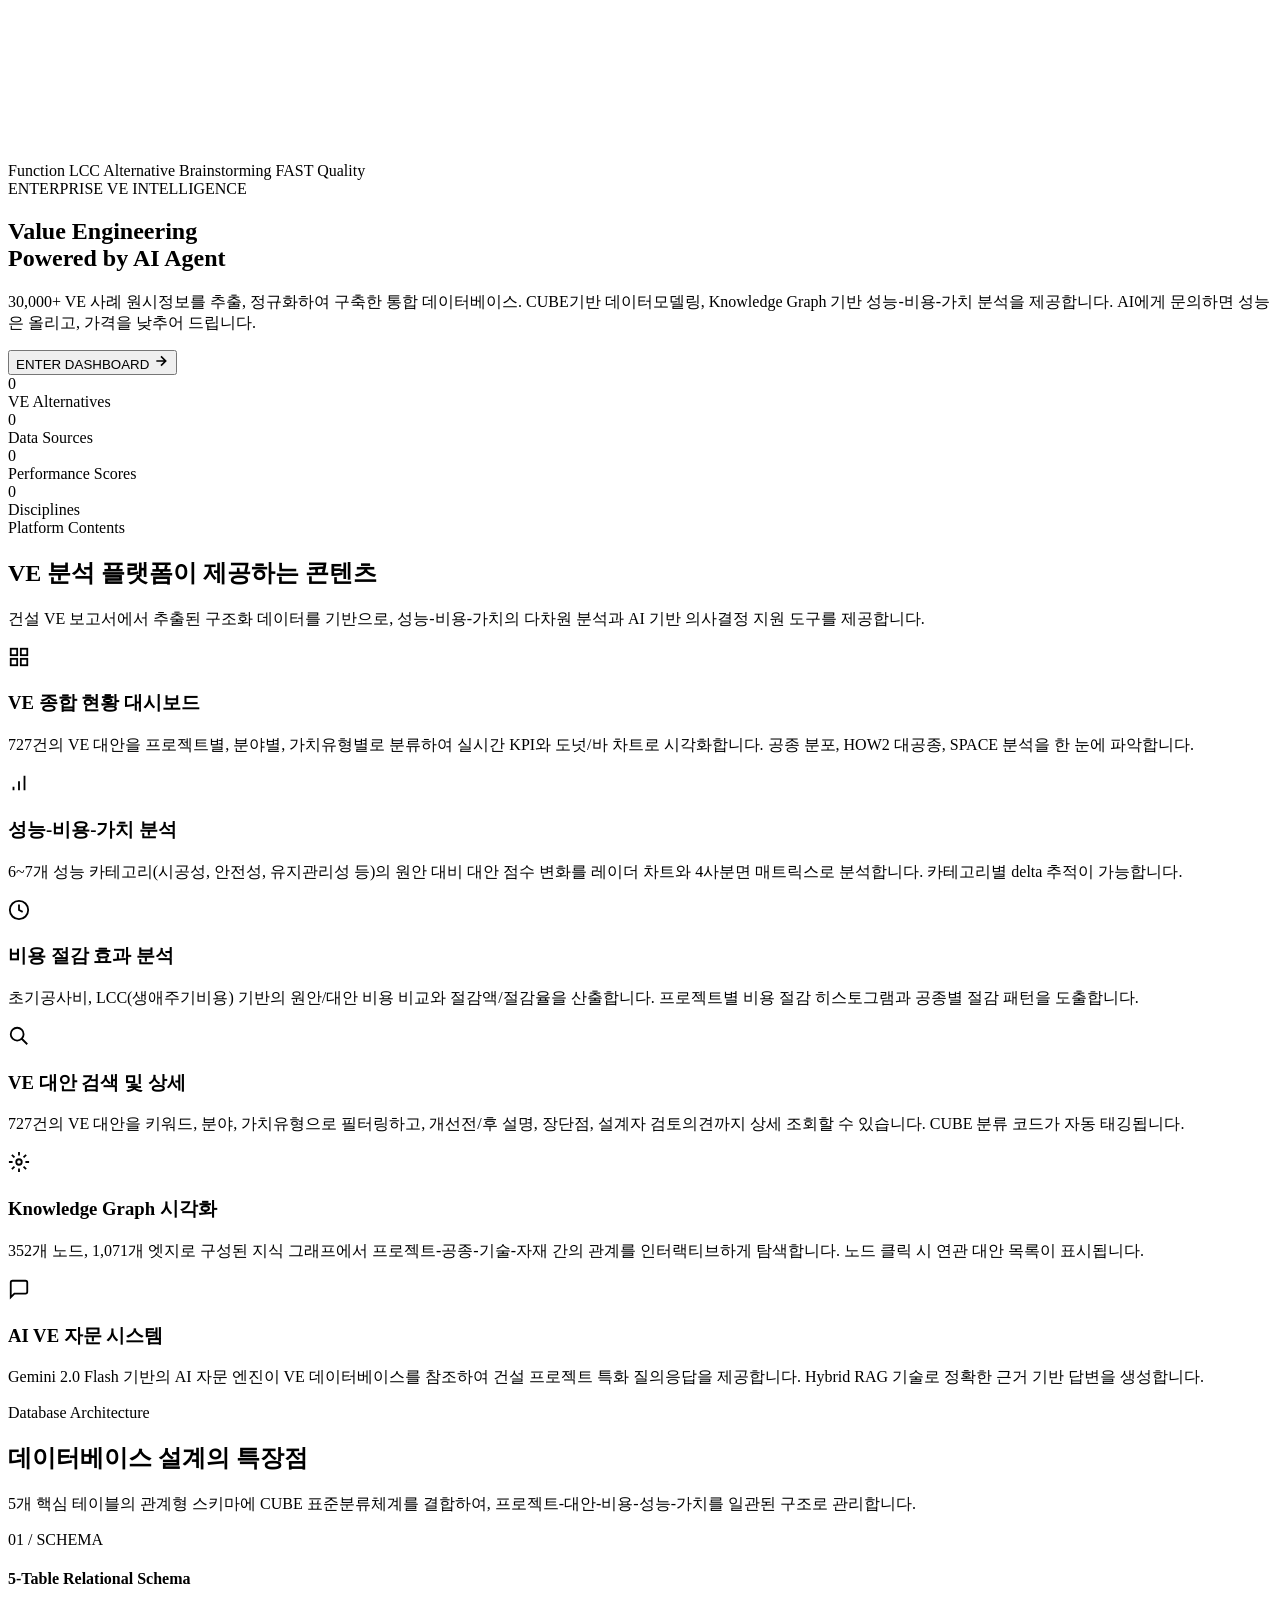
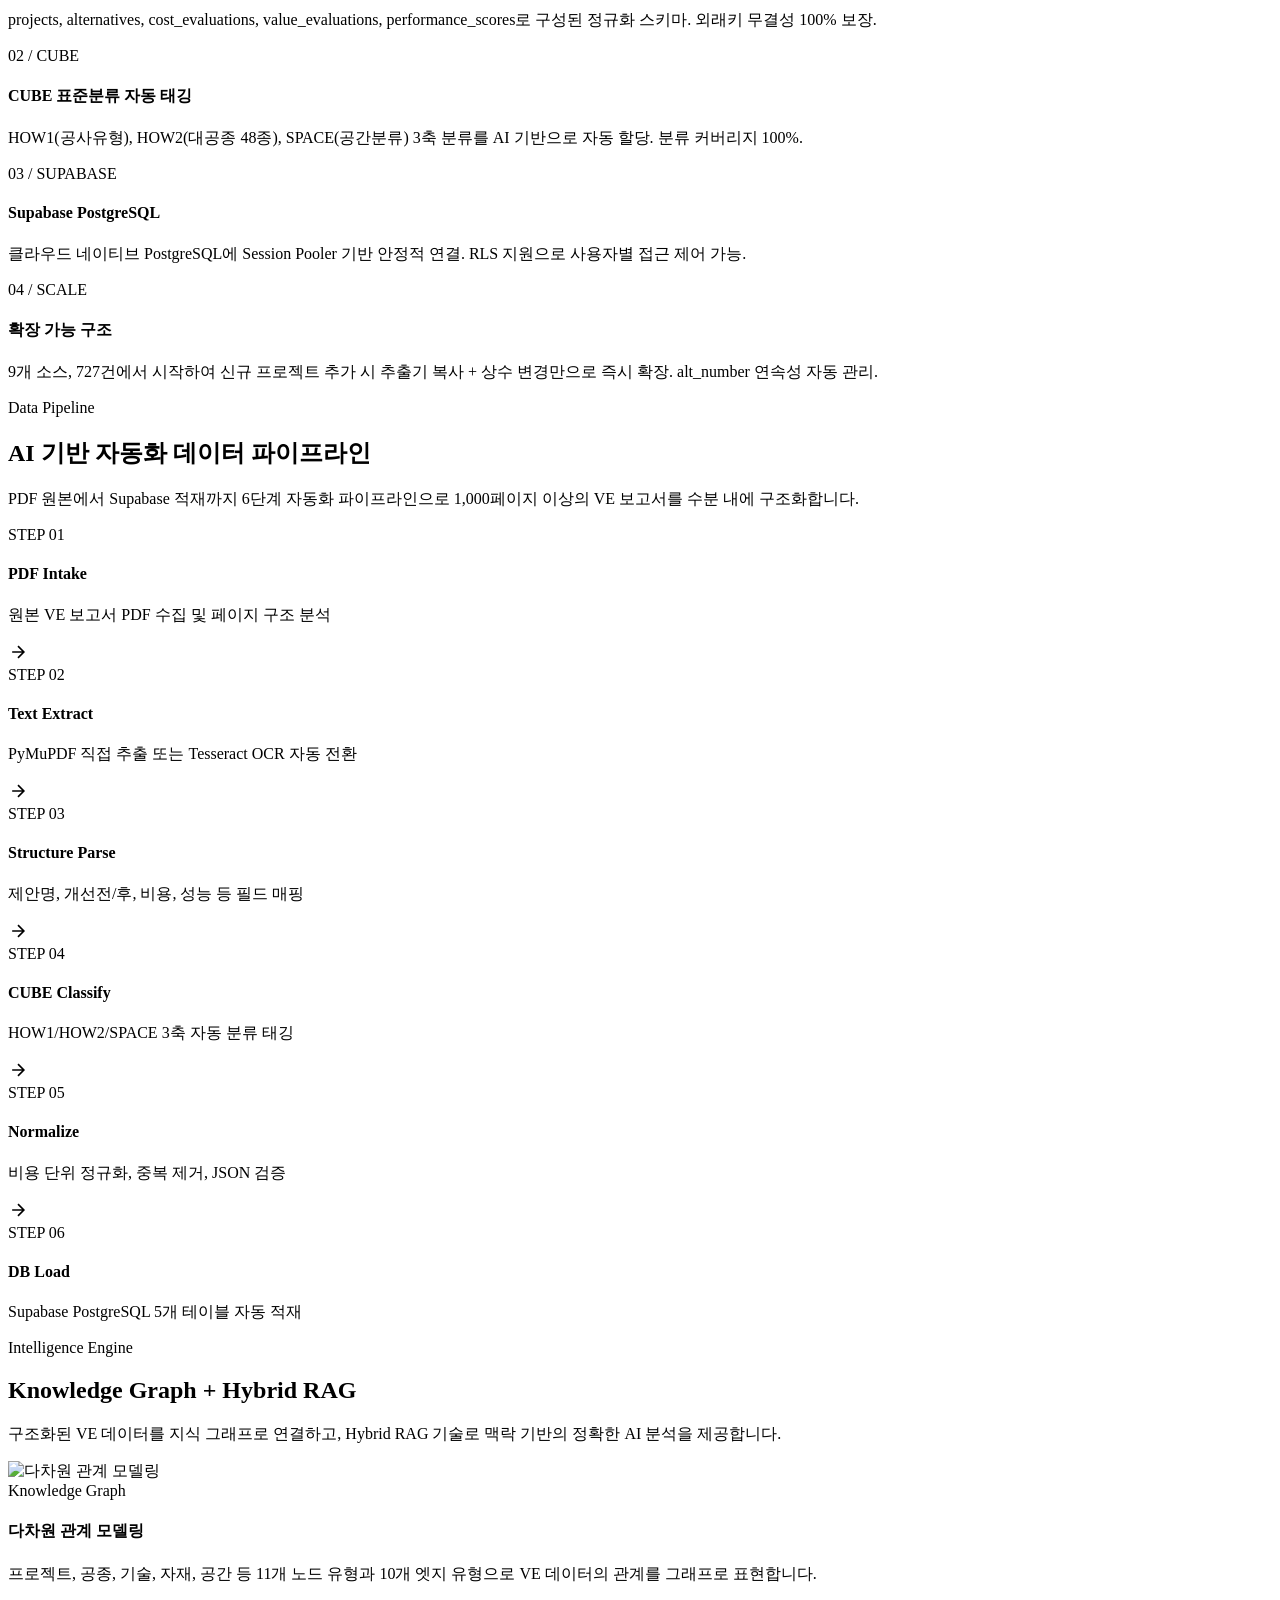
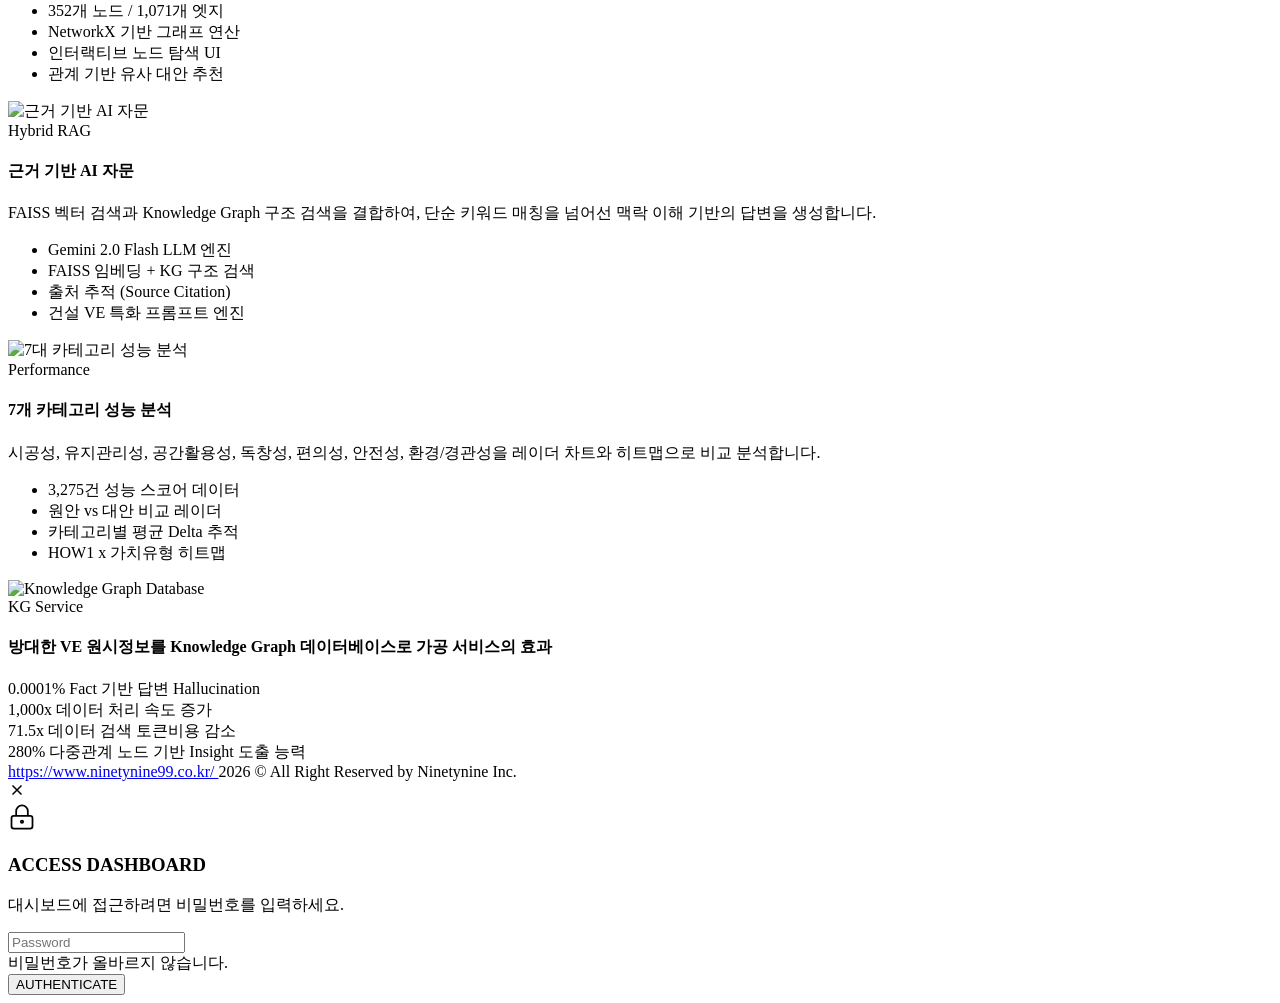
==== src/templates/landing.html @ 5f7abb26 "feat: VE Database SaaS Landing + Dashboard v1.0 - WebGL shader hero, KG+RAG image sections, pipeline" ====
<!DOCTYPE html>
<html lang="ko">
<head>
  <meta charset="UTF-8">
  <meta name="viewport" content="width=device-width, initial-scale=1.0">
  <title>Value Engineering Powered by AI Agent</title>
  <meta name="description" content="AI Agent 기반 건설 VE 데이터베이스 — 727건의 VE 대안, CUBE 표준분류, Knowledge Graph, Hybrid RAG 기술">
  <link rel="stylesheet" href="https://cdn.jsdelivr.net/gh/orioncactus/pretendard@v1.3.9/dist/web/static/pretendard.css">
  <link href="https://fonts.googleapis.com/css2?family=Outfit:wght@400;600;700&display=swap" rel="stylesheet">
  <link rel="stylesheet" href="/static/css/landing.css">
  <script src="https://cdnjs.cloudflare.com/ajax/libs/three.js/r128/three.min.js"></script>
</head>
<body>

<!-- ═══════════════════════════════════════
     SECTION 1: HERO
     ═══════════════════════════════════════ -->
<section class="hero">
  <!-- Three.js Particle Canvas -->
  <canvas id="heroParticles"></canvas>

  <!-- Aurora Background -->
  <div class="aurora-layer">
    <div class="aurora-blob a1"></div>
    <div class="aurora-blob a2"></div>
    <div class="aurora-blob a3"></div>
  </div>

  <!-- Floating VE Keywords -->
  <div class="floating-words" aria-hidden="true">
    <span class="fw" style="--delay:0s;--x:12%;--y:18%">Function</span>
    <span class="fw" style="--delay:3.3s;--x:75%;--y:22%">LCC</span>
    <span class="fw" style="--delay:6.6s;--x:25%;--y:72%">Alternative</span>
    <span class="fw" style="--delay:10s;--x:82%;--y:68%">Brainstorming</span>
    <span class="fw" style="--delay:13.3s;--x:50%;--y:85%">FAST</span>
    <span class="fw" style="--delay:16.6s;--x:65%;--y:15%">Quality</span>
  </div>

  <div class="grid-lines">
    <div class="v-line" style="left:20%"></div>
    <div class="v-line" style="left:40%"></div>
    <div class="v-line" style="left:60%"></div>
    <div class="v-line" style="left:80%"></div>
  </div>

  <div class="hero-badge">
    <span class="pulse-dot"></span>
    ENTERPRISE VE INTELLIGENCE
  </div>

  <h1 class="gradient-title">
    Value Engineering<br>
    <span class="accent-word">Powered by AI Agent</span>
  </h1>

  <p class="hero-sub">
    30,000+ VE 사례 원시정보를 추출, 정규화하여 구축한 통합 데이터베이스.
    CUBE기반 데이터모델링, Knowledge Graph 기반 성능-비용-가치 분석을 제공합니다.
    AI에게 문의하면 성능은 올리고, 가격을 낮추어 드립니다.
  </p>

  <button class="hero-cta" id="btn-enter" type="button">
    ENTER DASHBOARD
    <svg width="16" height="16" viewBox="0 0 24 24" fill="none" stroke="currentColor" stroke-width="2.5">
      <path d="M5 12h14M12 5l7 7-7 7"/>
    </svg>
  </button>

  <div class="hero-stats">
    <div class="hero-stat">
      <div class="num"><span class="count-up" data-target="15000" data-suffix="+">0</span></div>
      <div class="label font-outfit">VE Alternatives</div>
    </div>
    <div class="hero-stat">
      <div class="num"><span class="count-up" data-target="2350">0</span></div>
      <div class="label font-outfit">Data Sources</div>
    </div>
    <div class="hero-stat">
      <div class="num"><span class="count-up" data-target="30275" data-suffix="+">0</span></div>
      <div class="label font-outfit">Performance Scores</div>
    </div>
    <div class="hero-stat">
      <div class="num"><span class="count-up" data-target="10">0</span></div>
      <div class="label font-outfit">Disciplines</div>
    </div>
  </div>
</section>


<!-- ═══════════════════════════════════════
     SECTION 2: PLATFORM CONTENTS
     ═══════════════════════════════════════ -->
<div class="section">
  <div class="reveal">
    <div class="section-label font-outfit">Platform Contents</div>
    <h2 class="section-title">VE 분석 플랫폼이 제공하는 콘텐츠</h2>
    <p class="section-desc">
      건설 VE 보고서에서 추출된 구조화 데이터를 기반으로, 성능-비용-가치의 다차원 분석과
      AI 기반 의사결정 지원 도구를 제공합니다.
    </p>
  </div>

  <div class="features-grid">
    <div class="feature-card reveal">
      <div class="feature-icon">
        <svg width="22" height="22" viewBox="0 0 24 24" fill="none" stroke="currentColor" stroke-width="2"><rect x="3" y="3" width="7" height="7"/><rect x="14" y="3" width="7" height="7"/><rect x="3" y="14" width="7" height="7"/><rect x="14" y="14" width="7" height="7"/></svg>
      </div>
      <h3>VE 종합 현황 대시보드</h3>
      <p>727건의 VE 대안을 프로젝트별, 분야별, 가치유형별로 분류하여 실시간 KPI와 도넛/바 차트로 시각화합니다. 공종 분포, HOW2 대공종, SPACE 분석을 한 눈에 파악합니다.</p>
    </div>

    <div class="feature-card reveal">
      <div class="feature-icon">
        <svg width="22" height="22" viewBox="0 0 24 24" fill="none" stroke="currentColor" stroke-width="2"><path d="M12 20V10M18 20V4M6 20v-4"/></svg>
      </div>
      <h3>성능-비용-가치 분석</h3>
      <p>6~7개 성능 카테고리(시공성, 안전성, 유지관리성 등)의 원안 대비 대안 점수 변화를 레이더 차트와 4사분면 매트릭스로 분석합니다. 카테고리별 delta 추적이 가능합니다.</p>
    </div>

    <div class="feature-card reveal">
      <div class="feature-icon">
        <svg width="22" height="22" viewBox="0 0 24 24" fill="none" stroke="currentColor" stroke-width="2"><circle cx="12" cy="12" r="10"/><path d="M12 6v6l4 2"/></svg>
      </div>
      <h3>비용 절감 효과 분석</h3>
      <p>초기공사비, LCC(생애주기비용) 기반의 원안/대안 비용 비교와 절감액/절감율을 산출합니다. 프로젝트별 비용 절감 히스토그램과 공종별 절감 패턴을 도출합니다.</p>
    </div>

    <div class="feature-card reveal">
      <div class="feature-icon">
        <svg width="22" height="22" viewBox="0 0 24 24" fill="none" stroke="currentColor" stroke-width="2"><path d="M21 21l-6-6m2-5a7 7 0 11-14 0 7 7 0 0114 0z"/></svg>
      </div>
      <h3>VE 대안 검색 및 상세</h3>
      <p>727건의 VE 대안을 키워드, 분야, 가치유형으로 필터링하고, 개선전/후 설명, 장단점, 설계자 검토의견까지 상세 조회할 수 있습니다. CUBE 분류 코드가 자동 태깅됩니다.</p>
    </div>

    <div class="feature-card reveal">
      <div class="feature-icon">
        <svg width="22" height="22" viewBox="0 0 24 24" fill="none" stroke="currentColor" stroke-width="2"><circle cx="12" cy="12" r="3"/><path d="M12 1v4M12 19v4M4.22 4.22l2.83 2.83M16.95 16.95l2.83 2.83M1 12h4M19 12h4M4.22 19.78l2.83-2.83M16.95 7.05l2.83-2.83"/></svg>
      </div>
      <h3>Knowledge Graph 시각화</h3>
      <p>352개 노드, 1,071개 엣지로 구성된 지식 그래프에서 프로젝트-공종-기술-자재 간의 관계를 인터랙티브하게 탐색합니다. 노드 클릭 시 연관 대안 목록이 표시됩니다.</p>
    </div>

    <div class="feature-card reveal">
      <div class="feature-icon">
        <svg width="22" height="22" viewBox="0 0 24 24" fill="none" stroke="currentColor" stroke-width="2"><path d="M21 15a2 2 0 01-2 2H7l-4 4V5a2 2 0 012-2h14a2 2 0 012 2z"/></svg>
      </div>
      <h3>AI VE 자문 시스템</h3>
      <p>Gemini 2.0 Flash 기반의 AI 자문 엔진이 VE 데이터베이스를 참조하여 건설 프로젝트 특화 질의응답을 제공합니다. Hybrid RAG 기술로 정확한 근거 기반 답변을 생성합니다.</p>
    </div>
  </div>
</div>


<!-- ═══════════════════════════════════════
     SECTION 3: DATABASE ARCHITECTURE (Dark)
     ═══════════════════════════════════════ -->
<section class="navy-block">
  <div class="deco-circle"></div>
  <div class="deco-circle"></div>

  <div class="navy-inner reveal">
    <div class="section-label font-outfit">Database Architecture</div>
    <h2 class="section-title">데이터베이스 설계의 특장점</h2>
    <p class="section-desc">
      5개 핵심 테이블의 관계형 스키마에 CUBE 표준분류체계를 결합하여,
      프로젝트-대안-비용-성능-가치를 일관된 구조로 관리합니다.
    </p>

    <div class="navy-grid">
      <div class="navy-card">
        <div class="card-num font-outfit">01 / SCHEMA</div>
        <h4>5-Table Relational Schema</h4>
        <p>projects, alternatives, cost_evaluations, value_evaluations, performance_scores로 구성된 정규화 스키마. 외래키 무결성 100% 보장.</p>
      </div>
      <div class="navy-card">
        <div class="card-num font-outfit">02 / CUBE</div>
        <h4>CUBE 표준분류 자동 태깅</h4>
        <p>HOW1(공사유형), HOW2(대공종 48종), SPACE(공간분류) 3축 분류를 AI 기반으로 자동 할당. 분류 커버리지 100%.</p>
      </div>
      <div class="navy-card">
        <div class="card-num font-outfit">03 / SUPABASE</div>
        <h4>Supabase PostgreSQL</h4>
        <p>클라우드 네이티브 PostgreSQL에 Session Pooler 기반 안정적 연결. RLS 지원으로 사용자별 접근 제어 가능.</p>
      </div>
      <div class="navy-card">
        <div class="card-num font-outfit">04 / SCALE</div>
        <h4>확장 가능 구조</h4>
        <p>9개 소스, 727건에서 시작하여 신규 프로젝트 추가 시 추출기 복사 + 상수 변경만으로 즉시 확장. alt_number 연속성 자동 관리.</p>
      </div>
    </div>
  </div>
</section>


<!-- ═══════════════════════════════════════
     SECTION 4: DATA PIPELINE
     ═══════════════════════════════════════ -->
<div class="section">
  <div class="reveal">
    <div class="section-label font-outfit">Data Pipeline</div>
    <h2 class="section-title">AI 기반 자동화 데이터 파이프라인</h2>
    <p class="section-desc">
      PDF 원본에서 Supabase 적재까지 6단계 자동화 파이프라인으로
      1,000페이지 이상의 VE 보고서를 수분 내에 구조화합니다.
    </p>
  </div>

  <div class="pipeline-flow reveal">
    <div class="pipeline-step">
      <div class="step-num font-outfit">STEP 01</div>
      <h4>PDF Intake</h4>
      <p>원본 VE 보고서 PDF 수집 및 페이지 구조 분석</p>
    </div>
    <div class="pipeline-arrow">
      <svg width="20" height="20" viewBox="0 0 24 24" fill="none" stroke="currentColor" stroke-width="2"><path d="M5 12h14M12 5l7 7-7 7"/></svg>
    </div>

    <div class="pipeline-step">
      <div class="step-num font-outfit">STEP 02</div>
      <h4>Text Extract</h4>
      <p>PyMuPDF 직접 추출 또는 Tesseract OCR 자동 전환</p>
    </div>
    <div class="pipeline-arrow">
      <svg width="20" height="20" viewBox="0 0 24 24" fill="none" stroke="currentColor" stroke-width="2"><path d="M5 12h14M12 5l7 7-7 7"/></svg>
    </div>

    <div class="pipeline-step">
      <div class="step-num font-outfit">STEP 03</div>
      <h4>Structure Parse</h4>
      <p>제안명, 개선전/후, 비용, 성능 등 필드 매핑</p>
    </div>
    <div class="pipeline-arrow">
      <svg width="20" height="20" viewBox="0 0 24 24" fill="none" stroke="currentColor" stroke-width="2"><path d="M5 12h14M12 5l7 7-7 7"/></svg>
    </div>

    <div class="pipeline-step">
      <div class="step-num font-outfit">STEP 04</div>
      <h4>CUBE Classify</h4>
      <p>HOW1/HOW2/SPACE 3축 자동 분류 태깅</p>
    </div>
    <div class="pipeline-arrow">
      <svg width="20" height="20" viewBox="0 0 24 24" fill="none" stroke="currentColor" stroke-width="2"><path d="M5 12h14M12 5l7 7-7 7"/></svg>
    </div>

    <div class="pipeline-step">
      <div class="step-num font-outfit">STEP 05</div>
      <h4>Normalize</h4>
      <p>비용 단위 정규화, 중복 제거, JSON 검증</p>
    </div>
    <div class="pipeline-arrow">
      <svg width="20" height="20" viewBox="0 0 24 24" fill="none" stroke="currentColor" stroke-width="2"><path d="M5 12h14M12 5l7 7-7 7"/></svg>
    </div>

    <div class="pipeline-step">
      <div class="step-num font-outfit">STEP 06</div>
      <h4>DB Load</h4>
      <p>Supabase PostgreSQL 5개 테이블 자동 적재</p>
    </div>
  </div>
</div>


<!-- ═══════════════════════════════════════
     SECTION 5: KNOWLEDGE GRAPH + RAG (Image Rows)
     ═══════════════════════════════════════ -->
<div class="section">
  <div class="reveal">
    <div class="section-label font-outfit">Intelligence Engine</div>
    <h2 class="section-title">Knowledge Graph + Hybrid RAG</h2>
    <p class="section-desc">
      구조화된 VE 데이터를 지식 그래프로 연결하고, Hybrid RAG 기술로
      맥락 기반의 정확한 AI 분석을 제공합니다.
    </p>
  </div>

  <!-- Row 1: Image LEFT — 다차원 관계 모델링 -->
  <div class="img-row reveal">
    <div class="img-row-media">
      <img src="/static/images/다차원 관계 모델링.jpeg" alt="다차원 관계 모델링" loading="lazy">
    </div>
    <div class="img-row-text">
      <span class="tag font-outfit">Knowledge Graph</span>
      <h4>다차원 관계 모델링</h4>
      <p>프로젝트, 공종, 기술, 자재, 공간 등 11개 노드 유형과 10개 엣지 유형으로 VE 데이터의 관계를 그래프로 표현합니다.</p>
      <ul>
        <li>352개 노드 / 1,071개 엣지</li>
        <li>NetworkX 기반 그래프 연산</li>
        <li>인터랙티브 노드 탐색 UI</li>
        <li>관계 기반 유사 대안 추천</li>
      </ul>
    </div>
  </div>

  <!-- Row 2: Image RIGHT — 근거 기반 AI 자문 -->
  <div class="img-row img-row-reverse reveal">
    <div class="img-row-media">
      <img src="/static/images/근거 기반 AI 자문.jpeg" alt="근거 기반 AI 자문" loading="lazy">
    </div>
    <div class="img-row-text">
      <span class="tag font-outfit">Hybrid RAG</span>
      <h4>근거 기반 AI 자문</h4>
      <p>FAISS 벡터 검색과 Knowledge Graph 구조 검색을 결합하여, 단순 키워드 매칭을 넘어선 맥락 이해 기반의 답변을 생성합니다.</p>
      <ul>
        <li>Gemini 2.0 Flash LLM 엔진</li>
        <li>FAISS 임베딩 + KG 구조 검색</li>
        <li>출처 추적 (Source Citation)</li>
        <li>건설 VE 특화 프롬프트 엔진</li>
      </ul>
    </div>
  </div>

  <!-- Row 3: Image LEFT — 7개 카테고리 성능 분석 -->
  <div class="img-row reveal">
    <div class="img-row-media">
      <img src="/static/images/7대 카테고리 성능 분석.jpeg" alt="7대 카테고리 성능 분석" loading="lazy">
    </div>
    <div class="img-row-text">
      <span class="tag font-outfit">Performance</span>
      <h4>7개 카테고리 성능 분석</h4>
      <p>시공성, 유지관리성, 공간활용성, 독창성, 편의성, 안전성, 환경/경관성을 레이더 차트와 히트맵으로 비교 분석합니다.</p>
      <ul>
        <li>3,275건 성능 스코어 데이터</li>
        <li>원안 vs 대안 비교 레이더</li>
        <li>카테고리별 평균 Delta 추적</li>
        <li>HOW1 x 가치유형 히트맵</li>
      </ul>
    </div>
  </div>

  <!-- Row 4: Image RIGHT — KG 서비스 효과 -->
  <div class="img-row img-row-reverse reveal">
    <div class="img-row-media">
      <img src="/static/images/Knowledge_graph.jpeg" alt="Knowledge Graph Database" loading="lazy">
    </div>
    <div class="img-row-text">
      <span class="tag font-outfit">KG Service</span>
      <h4>방대한 VE 원시정보를 Knowledge Graph 데이터베이스로 가공 서비스의 효과</h4>
      <div class="kg-metrics">
        <div class="kg-metric">
          <span class="kg-metric-value font-outfit">0.0001%</span>
          <span class="kg-metric-label">Fact 기반 답변 Hallucination</span>
        </div>
        <div class="kg-metric">
          <span class="kg-metric-value font-outfit">1,000x</span>
          <span class="kg-metric-label">데이터 처리 속도 증가</span>
        </div>
        <div class="kg-metric">
          <span class="kg-metric-value font-outfit">71.5x</span>
          <span class="kg-metric-label">데이터 검색 토큰비용 감소</span>
        </div>
        <div class="kg-metric">
          <span class="kg-metric-value font-outfit">280%</span>
          <span class="kg-metric-label">다중관계 노드 기반 Insight 도출 능력</span>
        </div>
      </div>
    </div>
  </div>
</div>


<!-- ═══════════════════════════════════════
     FOOTER
     ═══════════════════════════════════════ -->
<footer class="site-footer">
  <a href="https://www.ninetynine99.co.kr/" target="_blank" rel="noopener noreferrer">
    https://www.ninetynine99.co.kr/
  </a>
  <span>2026 &copy; All Right Reserved by Ninetynine Inc.</span>
</footer>

<!-- ══ PASSWORD MODAL ══ -->
<div class="pw-overlay" id="pw-overlay">
  <div class="pw-modal">
    <div class="pw-close" id="pw-close">
      <svg width="18" height="18" viewBox="0 0 24 24" fill="none" stroke="currentColor" stroke-width="2"><path d="M18 6L6 18M6 6l12 12"/></svg>
    </div>
    <div class="pw-icon">
      <svg width="28" height="28" viewBox="0 0 24 24" fill="none" stroke="currentColor" stroke-width="1.5"><rect x="3" y="11" width="18" height="11" rx="2" ry="2"/><path d="M7 11V7a5 5 0 0110 0v4"/><circle cx="12" cy="16" r="1"/></svg>
    </div>
    <h3 class="pw-title font-outfit">ACCESS DASHBOARD</h3>
    <p class="pw-desc">대시보드에 접근하려면 비밀번호를 입력하세요.</p>
    <div class="pw-field">
      <input type="password" id="pw-input" class="font-outfit" placeholder="Password" autocomplete="off" maxlength="10">
      <div class="pw-error" id="pw-error">비밀번호가 올바르지 않습니다.</div>
    </div>
    <button class="pw-submit font-outfit" id="pw-submit" type="button">AUTHENTICATE</button>
  </div>
</div>

<script src="/static/js/landing.js"></script>
<script src="/static/js/hero-particles.js"></script>
<script>
(function(){
  var overlay = document.getElementById('pw-overlay');
  var input = document.getElementById('pw-input');
  var error = document.getElementById('pw-error');
  var btnEnter = document.getElementById('btn-enter');
  var btnClose = document.getElementById('pw-close');
  var btnSubmit = document.getElementById('pw-submit');

  btnEnter.addEventListener('click', function(){ overlay.classList.add('active'); setTimeout(function(){ input.focus(); }, 300); });
  btnClose.addEventListener('click', function(){ overlay.classList.remove('active'); error.classList.remove('show'); input.value=''; });
  overlay.addEventListener('click', function(e){ if(e.target===overlay){ overlay.classList.remove('active'); error.classList.remove('show'); input.value=''; } });

  function tryAuth(){
    if(input.value==='0172'){ window.location.href='/dashboard'; }
    else { error.classList.add('show'); input.classList.add('shake'); setTimeout(function(){ input.classList.remove('shake'); },500); }
  }
  btnSubmit.addEventListener('click', tryAuth);
  input.addEventListener('keydown', function(e){ if(e.key==='Enter') tryAuth(); });
  input.addEventListener('input', function(){ error.classList.remove('show'); });
})();
</script>
</body>
</html>
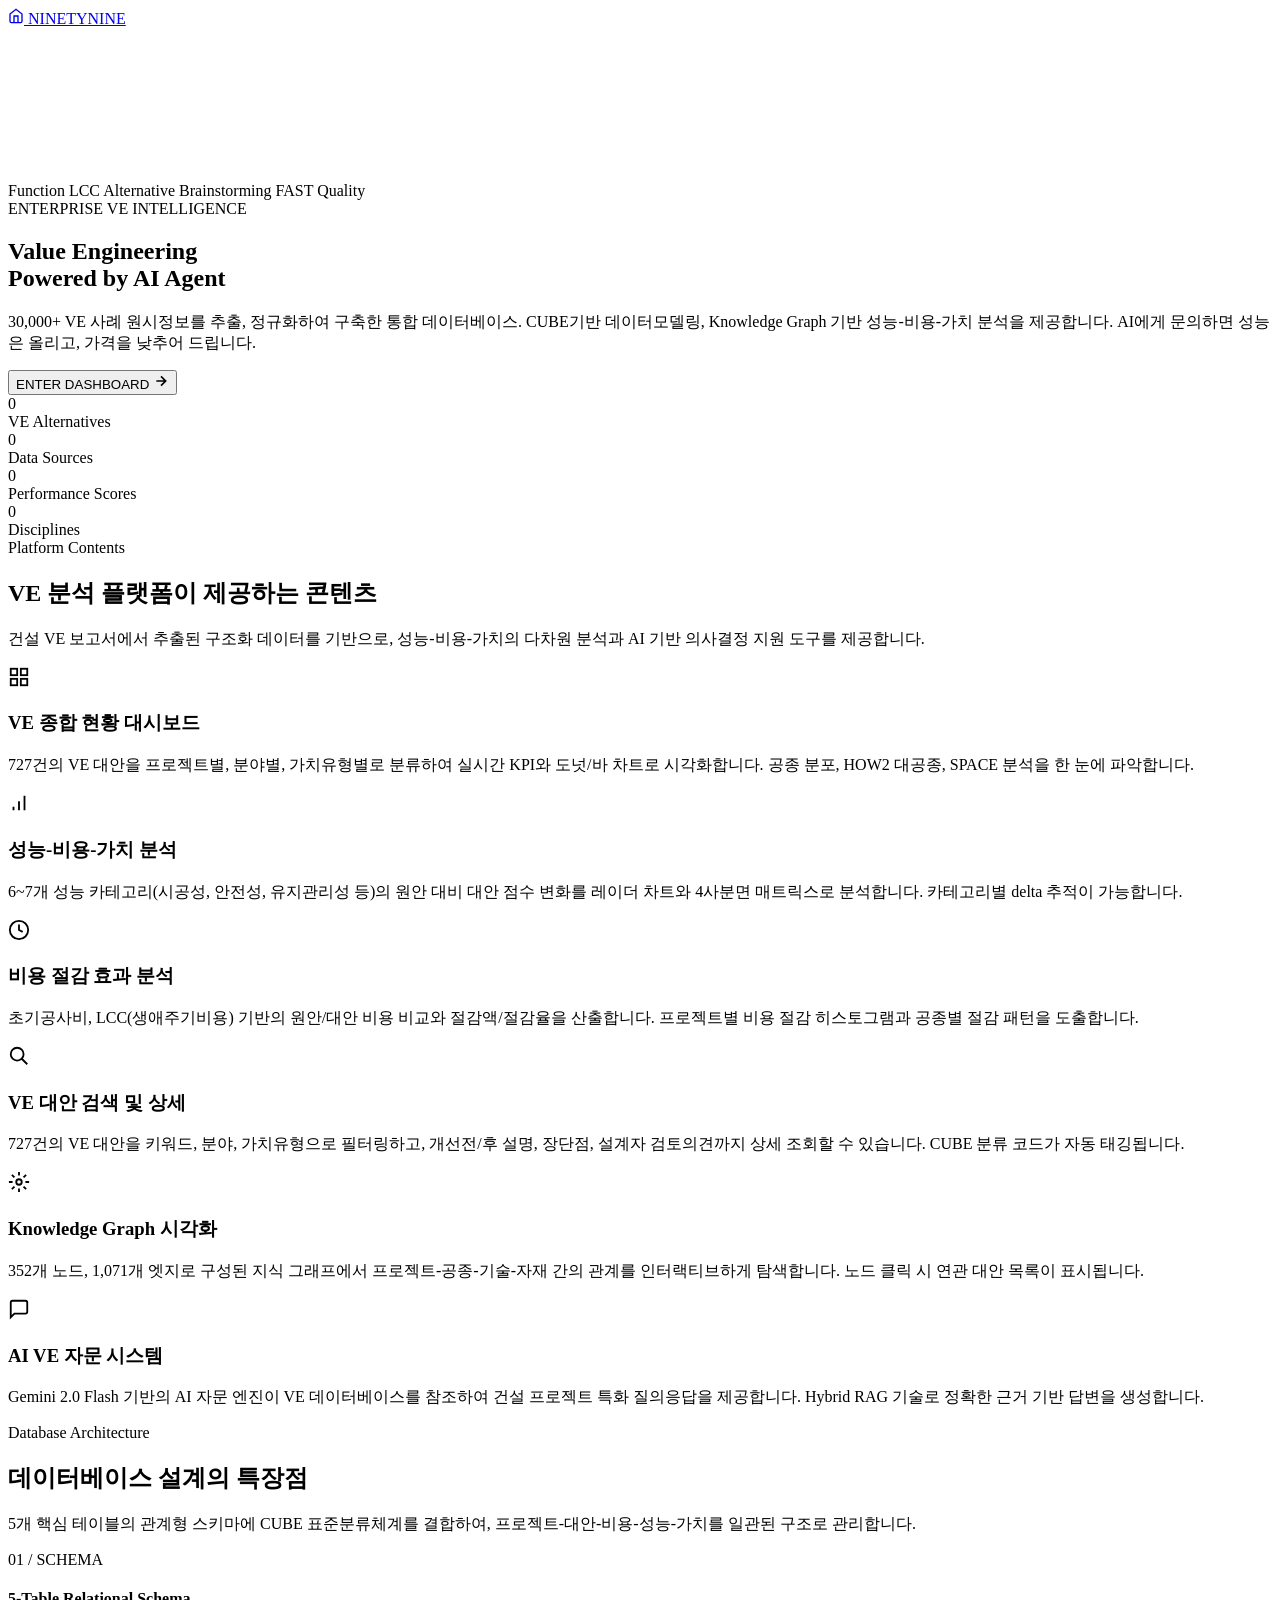
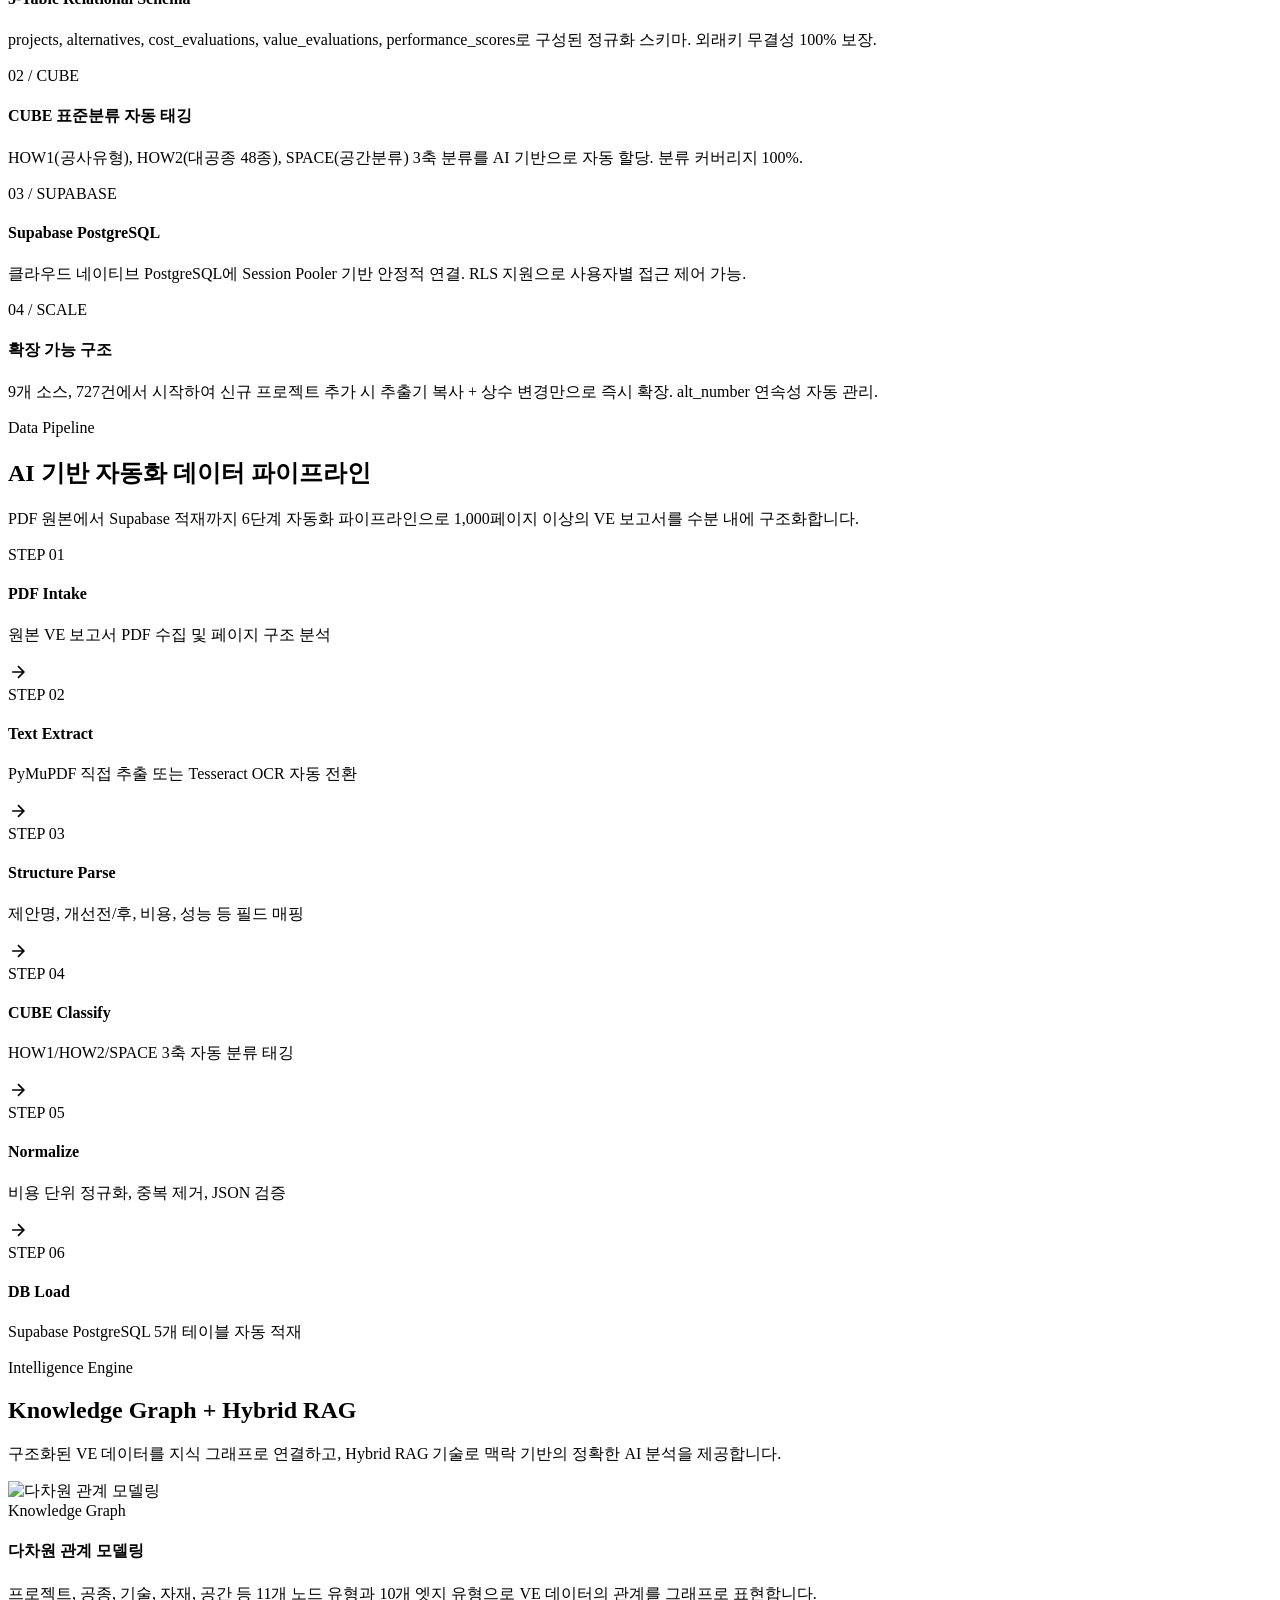
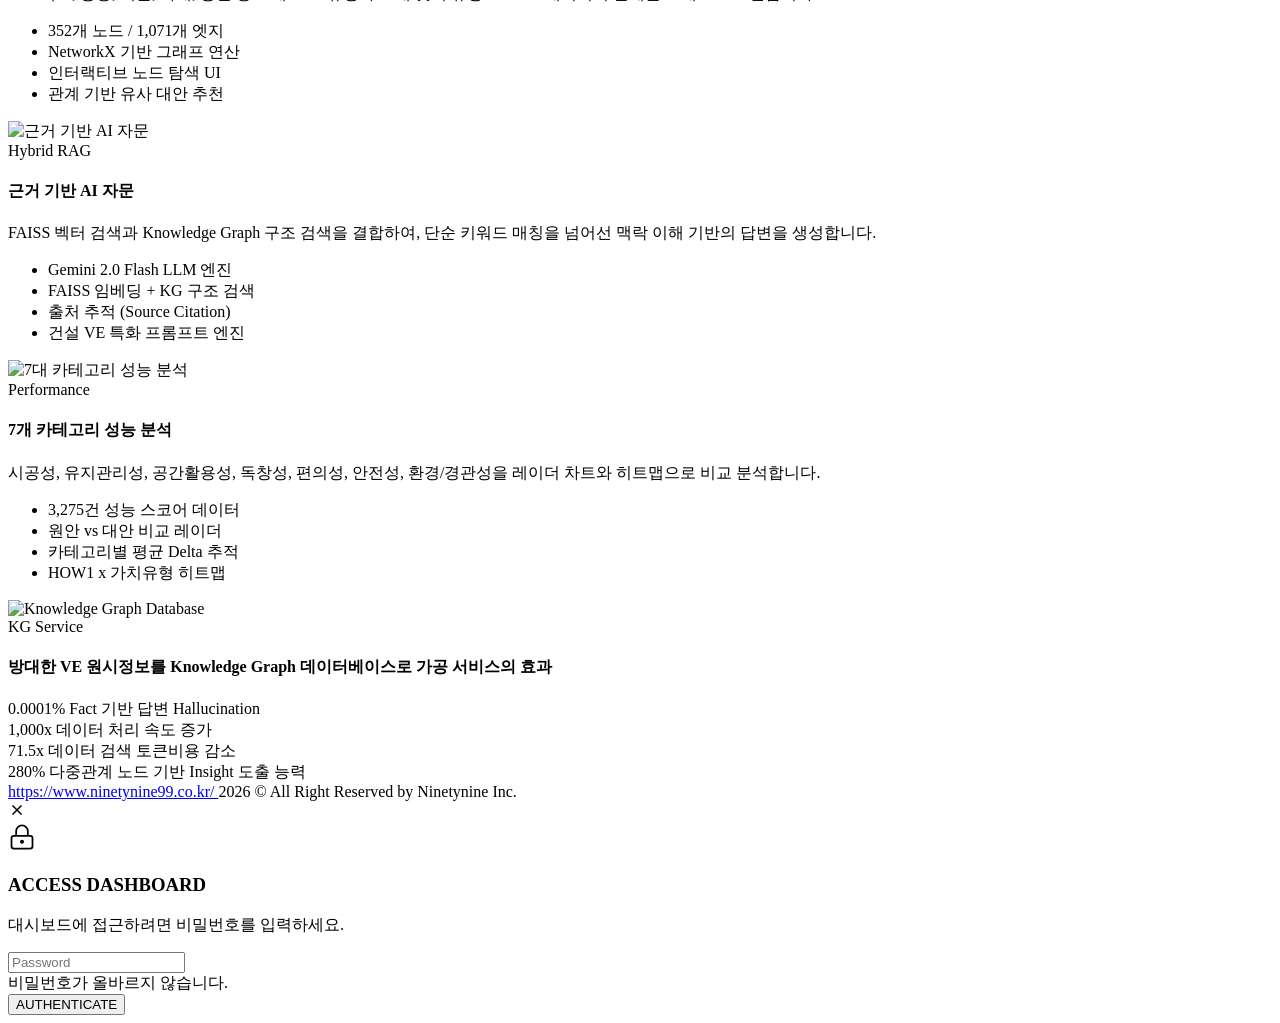
==== commit f579ec51: "feat: add NINETYNINE home link button to landing page top-left" ====
--- a/src/templates/landing.html
+++ b/src/templates/landing.html
@@ -12,6 +12,13 @@
 </head>
 <body>
 
+<!-- ══ TOP NAV ══ -->
+<a href="https://www.ninetynine99.co.kr/" class="home-link font-outfit" target="_blank" rel="noopener noreferrer">
+  <svg width="16" height="16" viewBox="0 0 24 24" fill="none" stroke="currentColor" stroke-width="2">
+    <path d="M3 9l9-7 9 7v11a2 2 0 01-2 2H5a2 2 0 01-2-2z"/><polyline points="9 22 9 12 15 12 15 22"/>
+  </svg>
+  NINETYNINE
+</a>
 <!-- ═══════════════════════════════════════
      SECTION 1: HERO
      ═══════════════════════════════════════ -->
@@ -392,6 +399,13 @@
 <script src="/static/js/hero-particles.js"></script>
 <script>
 (function(){
+  /* ── PASSWORD GATE BYPASS ──
+   * 현재 맛보기 단계이므로 비밀번호 없이 바로 대시보드 접근 허용.
+   * 향후 대규모 데이터 업데이트 후 다시 활성화할 예정.
+   * → 복원 방법: BYPASS_PASSWORD를 false로 변경하면 비밀번호 모달 복원됨.
+   */
+  var BYPASS_PASSWORD = true;
+
   var overlay = document.getElementById('pw-overlay');
   var input = document.getElementById('pw-input');
   var error = document.getElementById('pw-error');
@@ -399,7 +413,10 @@
   var btnClose = document.getElementById('pw-close');
   var btnSubmit = document.getElementById('pw-submit');
 
-  btnEnter.addEventListener('click', function(){ overlay.classList.add('active'); setTimeout(function(){ input.focus(); }, 300); });
+  btnEnter.addEventListener('click', function(){
+    if(BYPASS_PASSWORD){ window.location.href='/dashboard'; return; }
+    overlay.classList.add('active'); setTimeout(function(){ input.focus(); }, 300);
+  });
   btnClose.addEventListener('click', function(){ overlay.classList.remove('active'); error.classList.remove('show'); input.value=''; });
   overlay.addEventListener('click', function(e){ if(e.target===overlay){ overlay.classList.remove('active'); error.classList.remove('show'); input.value=''; } });
 
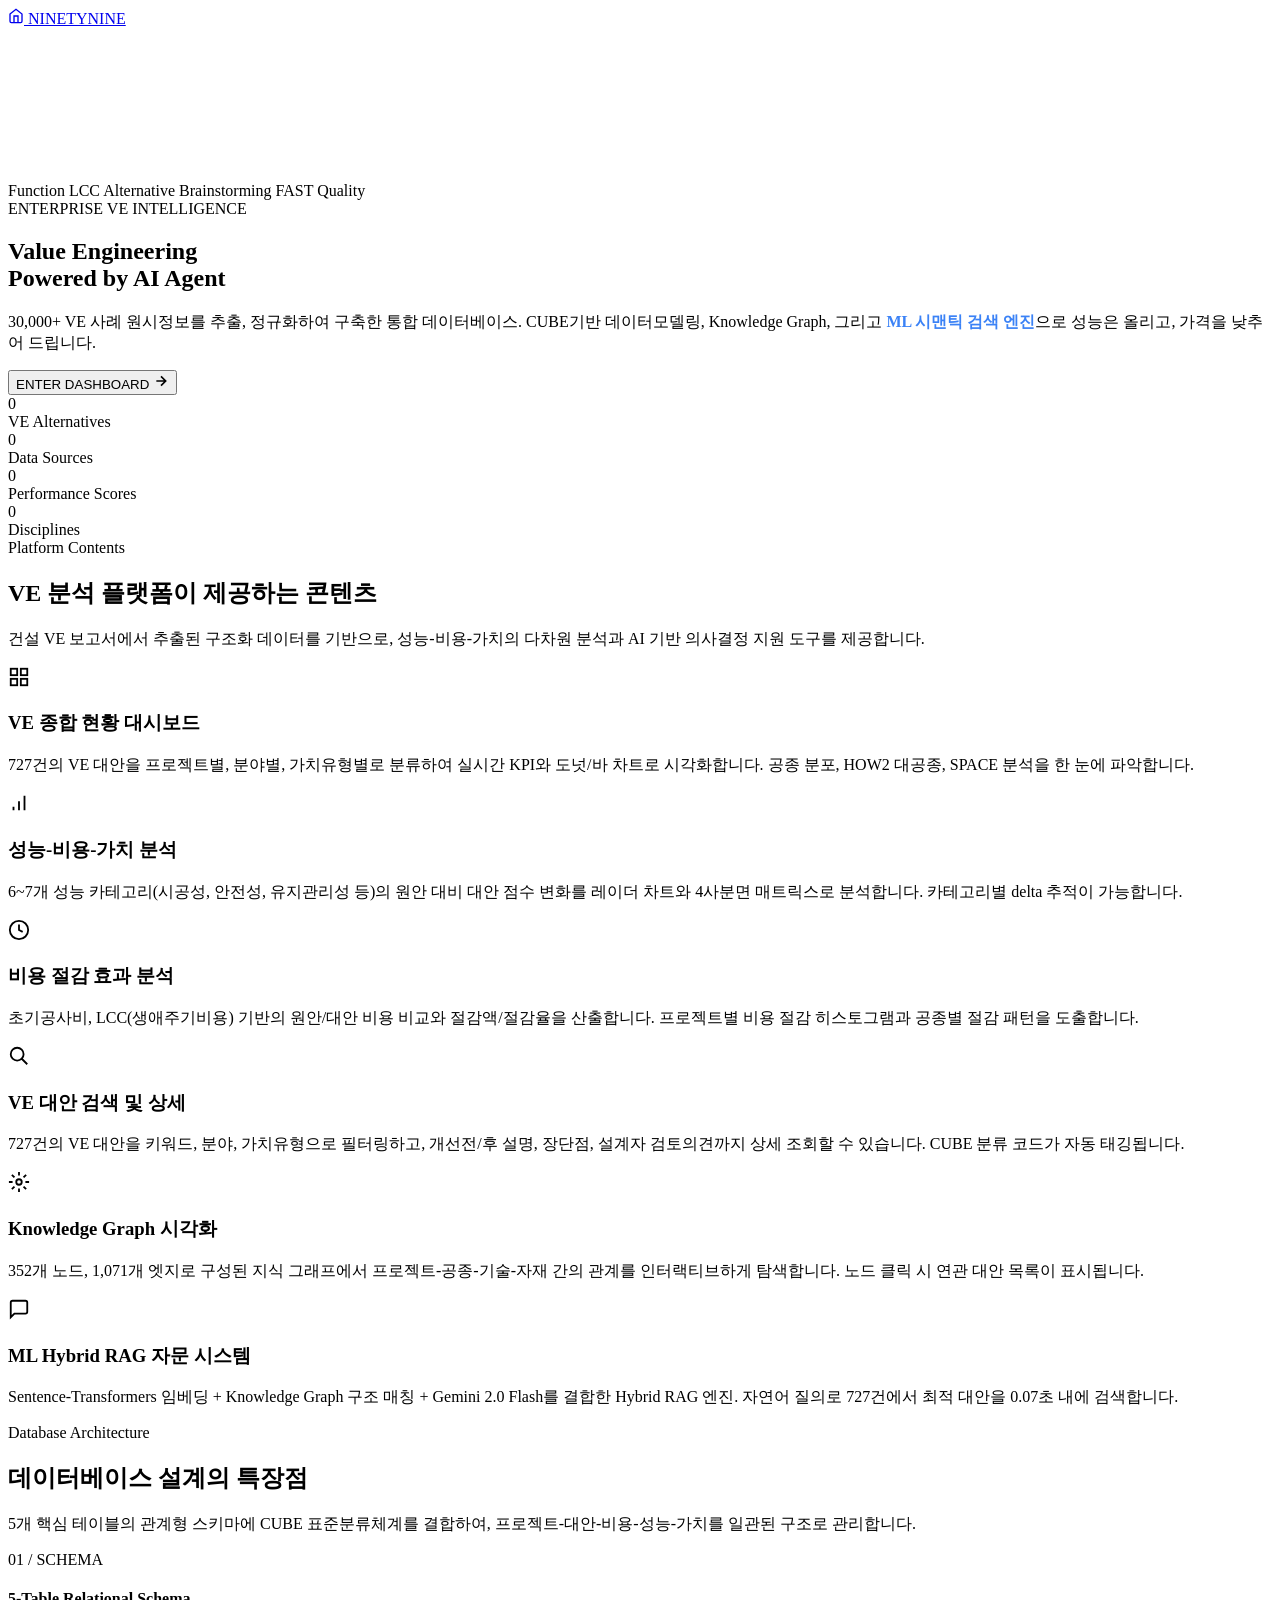
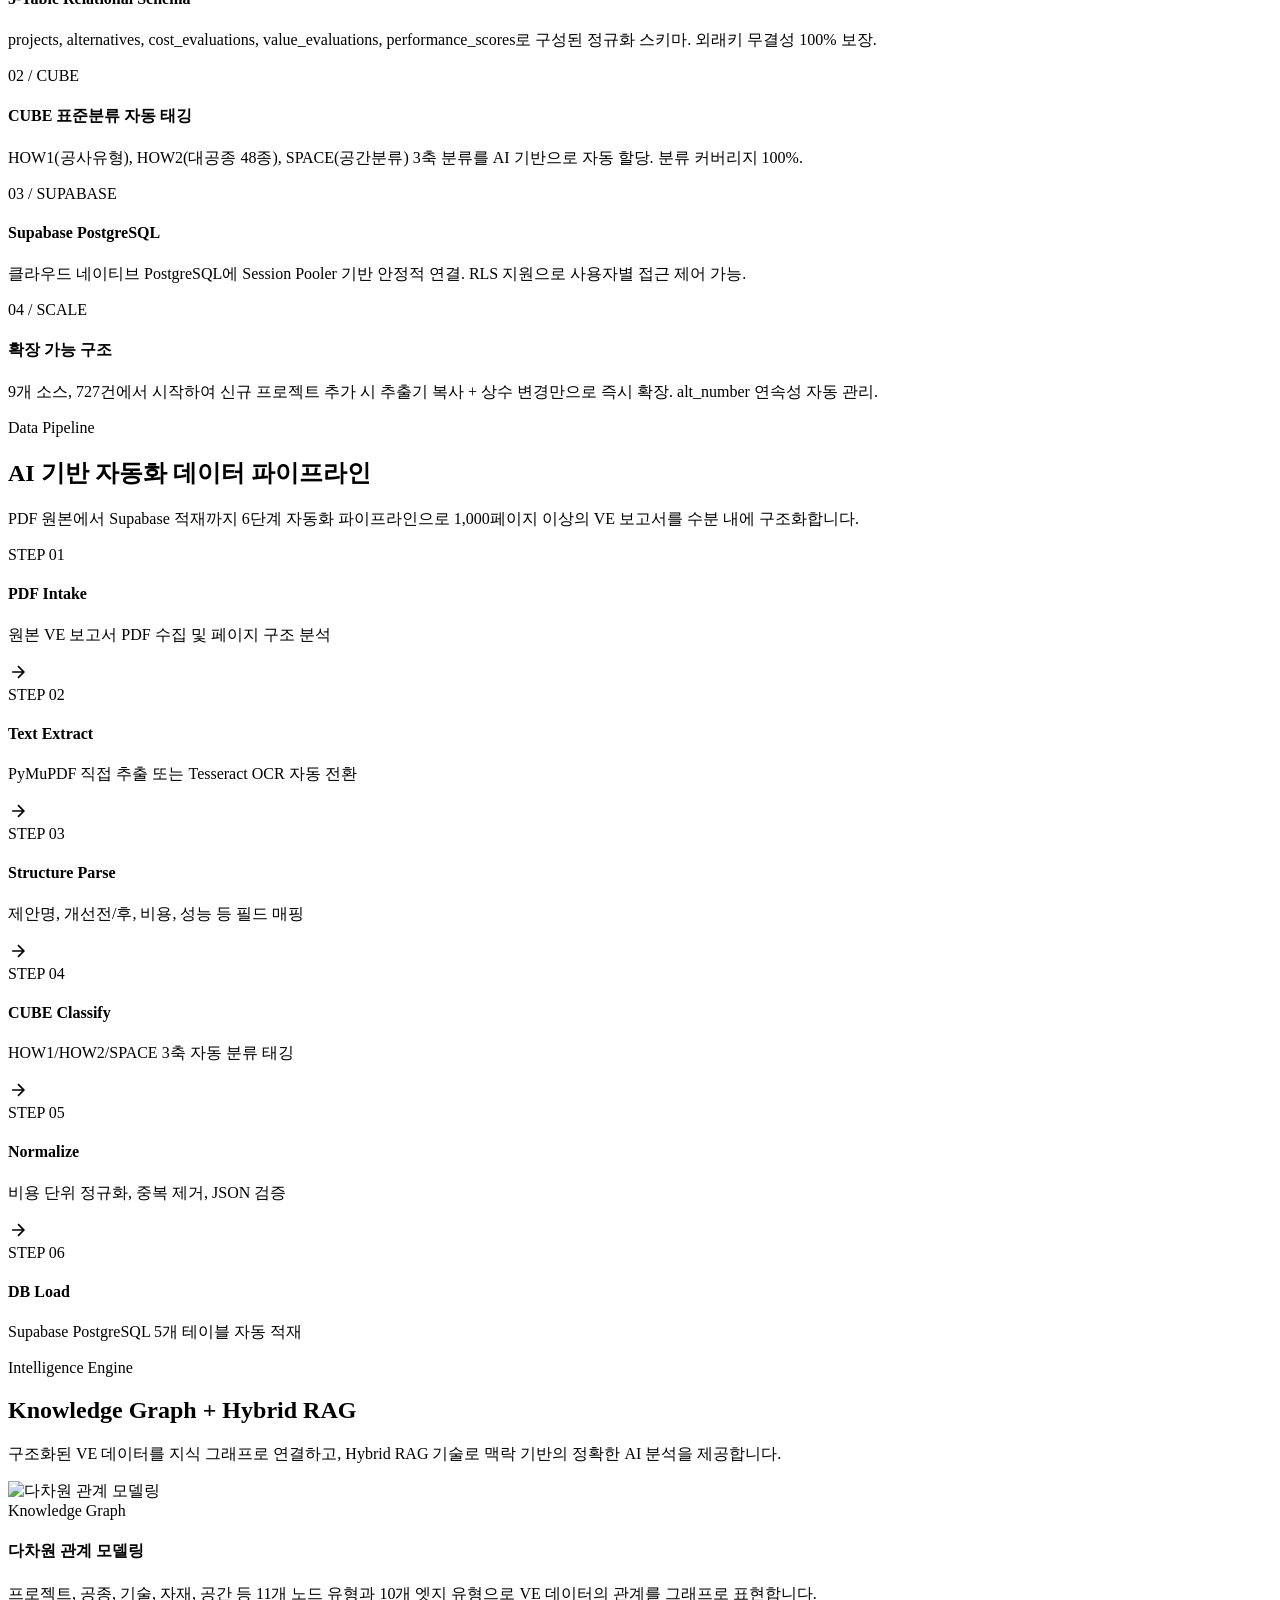
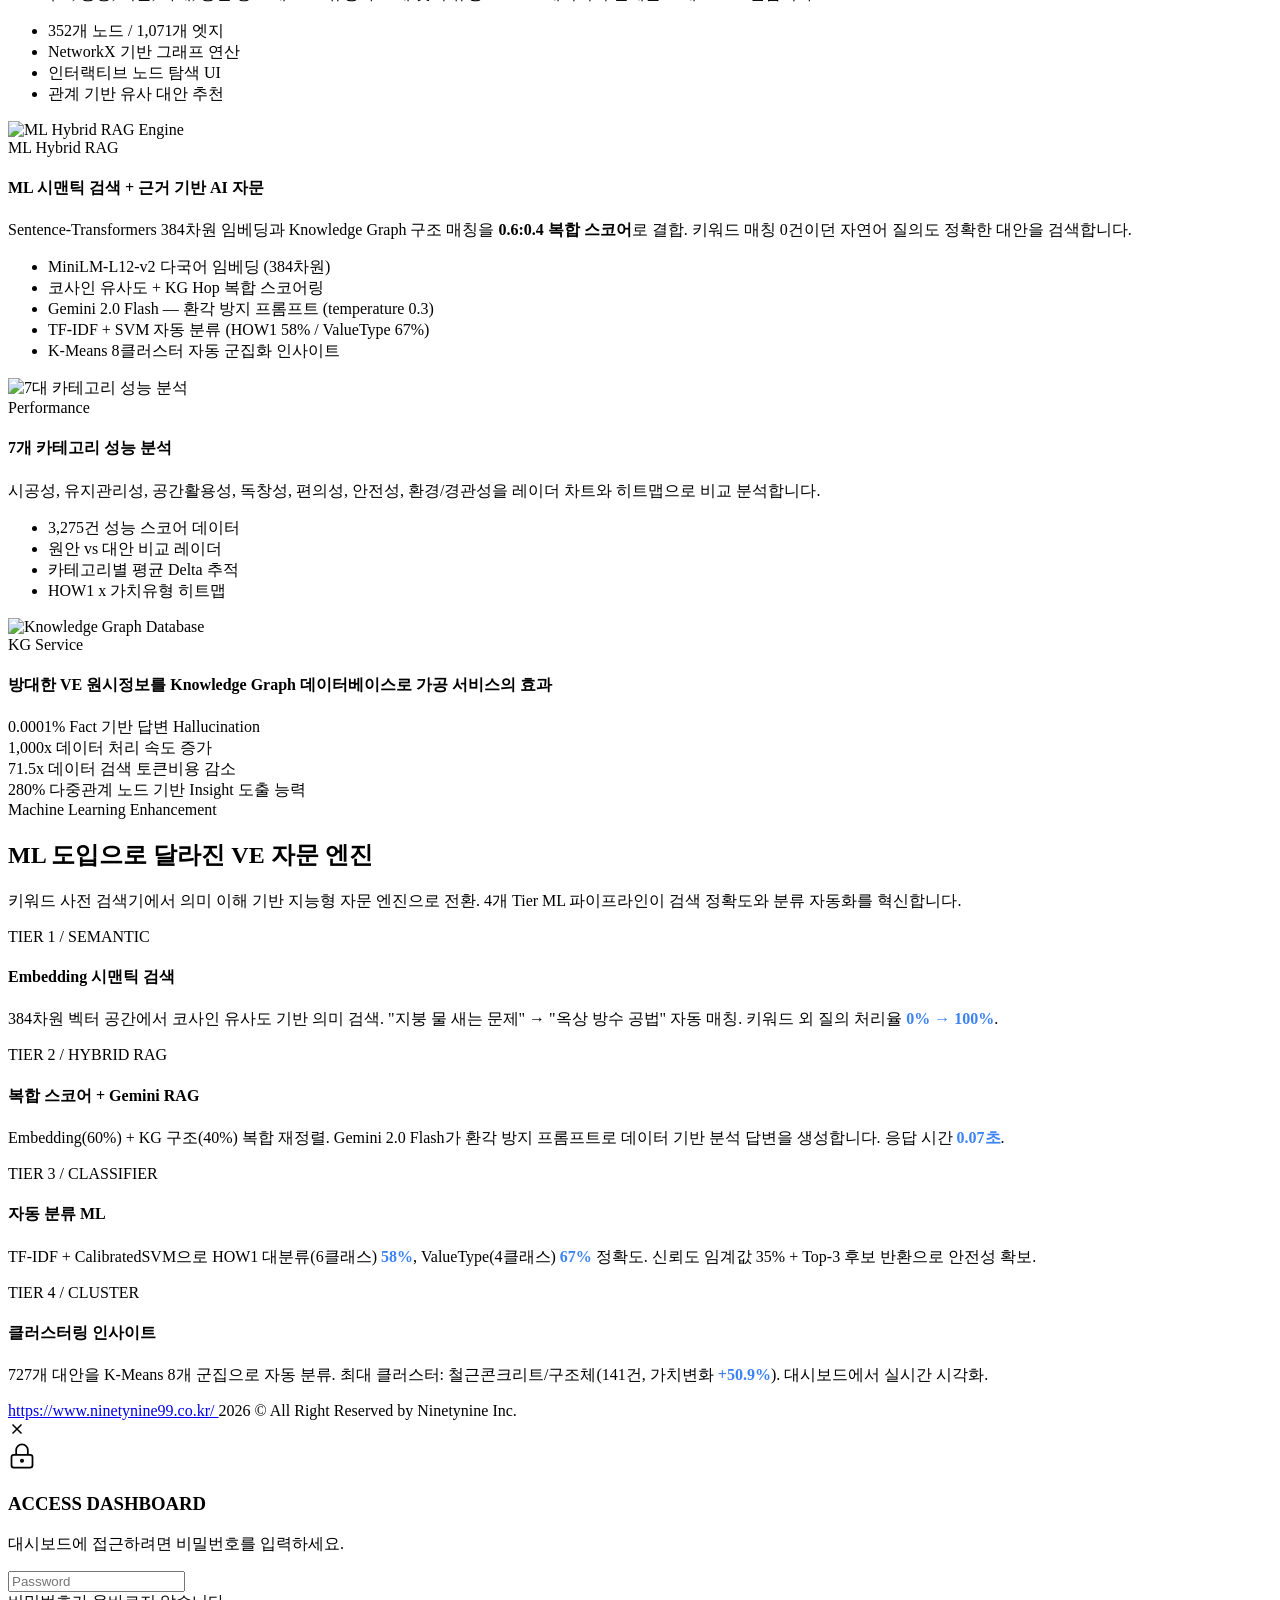
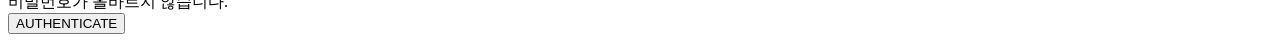
==== commit 6b12b8ed: "Phase 24: Optimize AI VE Knowledge Graph Layout & Implement Robust Image Extraction" ====
--- a/src/templates/landing.html
+++ b/src/templates/landing.html
@@ -62,8 +62,8 @@
 
   <p class="hero-sub">
     30,000+ VE 사례 원시정보를 추출, 정규화하여 구축한 통합 데이터베이스.
-    CUBE기반 데이터모델링, Knowledge Graph 기반 성능-비용-가치 분석을 제공합니다.
-    AI에게 문의하면 성능은 올리고, 가격을 낮추어 드립니다.
+    CUBE기반 데이터모델링, Knowledge Graph, 그리고 <strong style="color:#3B82F6;">ML 시맨틱 검색 엔진</strong>으로
+    성능은 올리고, 가격을 낮추어 드립니다.
   </p>
 
   <button class="hero-cta" id="btn-enter" type="button">
@@ -152,8 +152,8 @@
       <div class="feature-icon">
         <svg width="22" height="22" viewBox="0 0 24 24" fill="none" stroke="currentColor" stroke-width="2"><path d="M21 15a2 2 0 01-2 2H7l-4 4V5a2 2 0 012-2h14a2 2 0 012 2z"/></svg>
       </div>
-      <h3>AI VE 자문 시스템</h3>
-      <p>Gemini 2.0 Flash 기반의 AI 자문 엔진이 VE 데이터베이스를 참조하여 건설 프로젝트 특화 질의응답을 제공합니다. Hybrid RAG 기술로 정확한 근거 기반 답변을 생성합니다.</p>
+      <h3>ML Hybrid RAG 자문 시스템</h3>
+      <p>Sentence-Transformers 임베딩 + Knowledge Graph 구조 매칭 + Gemini 2.0 Flash를 결합한 Hybrid RAG 엔진. 자연어 질의로 727건에서 최적 대안을 0.07초 내에 검색합니다.</p>
     </div>
   </div>
 </div>
@@ -299,20 +299,21 @@
     </div>
   </div>
 
-  <!-- Row 2: Image RIGHT — 근거 기반 AI 자문 -->
+  <!-- Row 2: Image RIGHT — ML Hybrid RAG -->
   <div class="img-row img-row-reverse reveal">
     <div class="img-row-media">
-      <img src="/static/images/근거 기반 AI 자문.jpeg" alt="근거 기반 AI 자문" loading="lazy">
+      <img src="/static/images/근거 기반 AI 자문.jpeg" alt="ML Hybrid RAG Engine" loading="lazy">
     </div>
     <div class="img-row-text">
-      <span class="tag font-outfit">Hybrid RAG</span>
-      <h4>근거 기반 AI 자문</h4>
-      <p>FAISS 벡터 검색과 Knowledge Graph 구조 검색을 결합하여, 단순 키워드 매칭을 넘어선 맥락 이해 기반의 답변을 생성합니다.</p>
+      <span class="tag font-outfit">ML Hybrid RAG</span>
+      <h4>ML 시맨틱 검색 + 근거 기반 AI 자문</h4>
+      <p>Sentence-Transformers 384차원 임베딩과 Knowledge Graph 구조 매칭을 <strong>0.6:0.4 복합 스코어</strong>로 결합. 키워드 매칭 0건이던 자연어 질의도 정확한 대안을 검색합니다.</p>
       <ul>
-        <li>Gemini 2.0 Flash LLM 엔진</li>
-        <li>FAISS 임베딩 + KG 구조 검색</li>
-        <li>출처 추적 (Source Citation)</li>
-        <li>건설 VE 특화 프롬프트 엔진</li>
+        <li>MiniLM-L12-v2 다국어 임베딩 (384차원)</li>
+        <li>코사인 유사도 + KG Hop 복합 스코어링</li>
+        <li>Gemini 2.0 Flash — 환각 방지 프롬프트 (temperature 0.3)</li>
+        <li>TF-IDF + SVM 자동 분류 (HOW1 58% / ValueType 67%)</li>
+        <li>K-Means 8클러스터 자동 군집화 인사이트</li>
       </ul>
     </div>
   </div>
@@ -367,6 +368,47 @@
 
 
 <!-- ═══════════════════════════════════════
+     SECTION 6: ML INTELLIGENCE METRICS
+     ═══════════════════════════════════════ -->
+<section class="navy-block">
+  <div class="deco-circle"></div>
+  <div class="deco-circle"></div>
+
+  <div class="navy-inner reveal">
+    <div class="section-label font-outfit">Machine Learning Enhancement</div>
+    <h2 class="section-title">ML 도입으로 달라진 VE 자문 엔진</h2>
+    <p class="section-desc">
+      키워드 사전 검색기에서 의미 이해 기반 지능형 자문 엔진으로 전환.
+      4개 Tier ML 파이프라인이 검색 정확도와 분류 자동화를 혁신합니다.
+    </p>
+
+    <div class="navy-grid">
+      <div class="navy-card">
+        <div class="card-num font-outfit">TIER 1 / SEMANTIC</div>
+        <h4>Embedding 시맨틱 검색</h4>
+        <p>384차원 벡터 공간에서 코사인 유사도 기반 의미 검색. "지붕 물 새는 문제" → "옥상 방수 공법" 자동 매칭. 키워드 외 질의 처리율 <strong style="color:#3B82F6;">0% → 100%</strong>.</p>
+      </div>
+      <div class="navy-card">
+        <div class="card-num font-outfit">TIER 2 / HYBRID RAG</div>
+        <h4>복합 스코어 + Gemini RAG</h4>
+        <p>Embedding(60%) + KG 구조(40%) 복합 재정렬. Gemini 2.0 Flash가 환각 방지 프롬프트로 데이터 기반 분석 답변을 생성합니다. 응답 시간 <strong style="color:#3B82F6;">0.07초</strong>.</p>
+      </div>
+      <div class="navy-card">
+        <div class="card-num font-outfit">TIER 3 / CLASSIFIER</div>
+        <h4>자동 분류 ML</h4>
+        <p>TF-IDF + CalibratedSVM으로 HOW1 대분류(6클래스) <strong style="color:#3B82F6;">58%</strong>, ValueType(4클래스) <strong style="color:#3B82F6;">67%</strong> 정확도. 신뢰도 임계값 35% + Top-3 후보 반환으로 안전성 확보.</p>
+      </div>
+      <div class="navy-card">
+        <div class="card-num font-outfit">TIER 4 / CLUSTER</div>
+        <h4>클러스터링 인사이트</h4>
+        <p>727개 대안을 K-Means 8개 군집으로 자동 분류. 최대 클러스터: 철근콘크리트/구조체(141건, 가치변화 <strong style="color:#3B82F6;">+50.9%</strong>). 대시보드에서 실시간 시각화.</p>
+      </div>
+    </div>
+  </div>
+</section>
+
+
+<!-- ═══════════════════════════════════════
      FOOTER
      ═══════════════════════════════════════ -->
 <footer class="site-footer">
